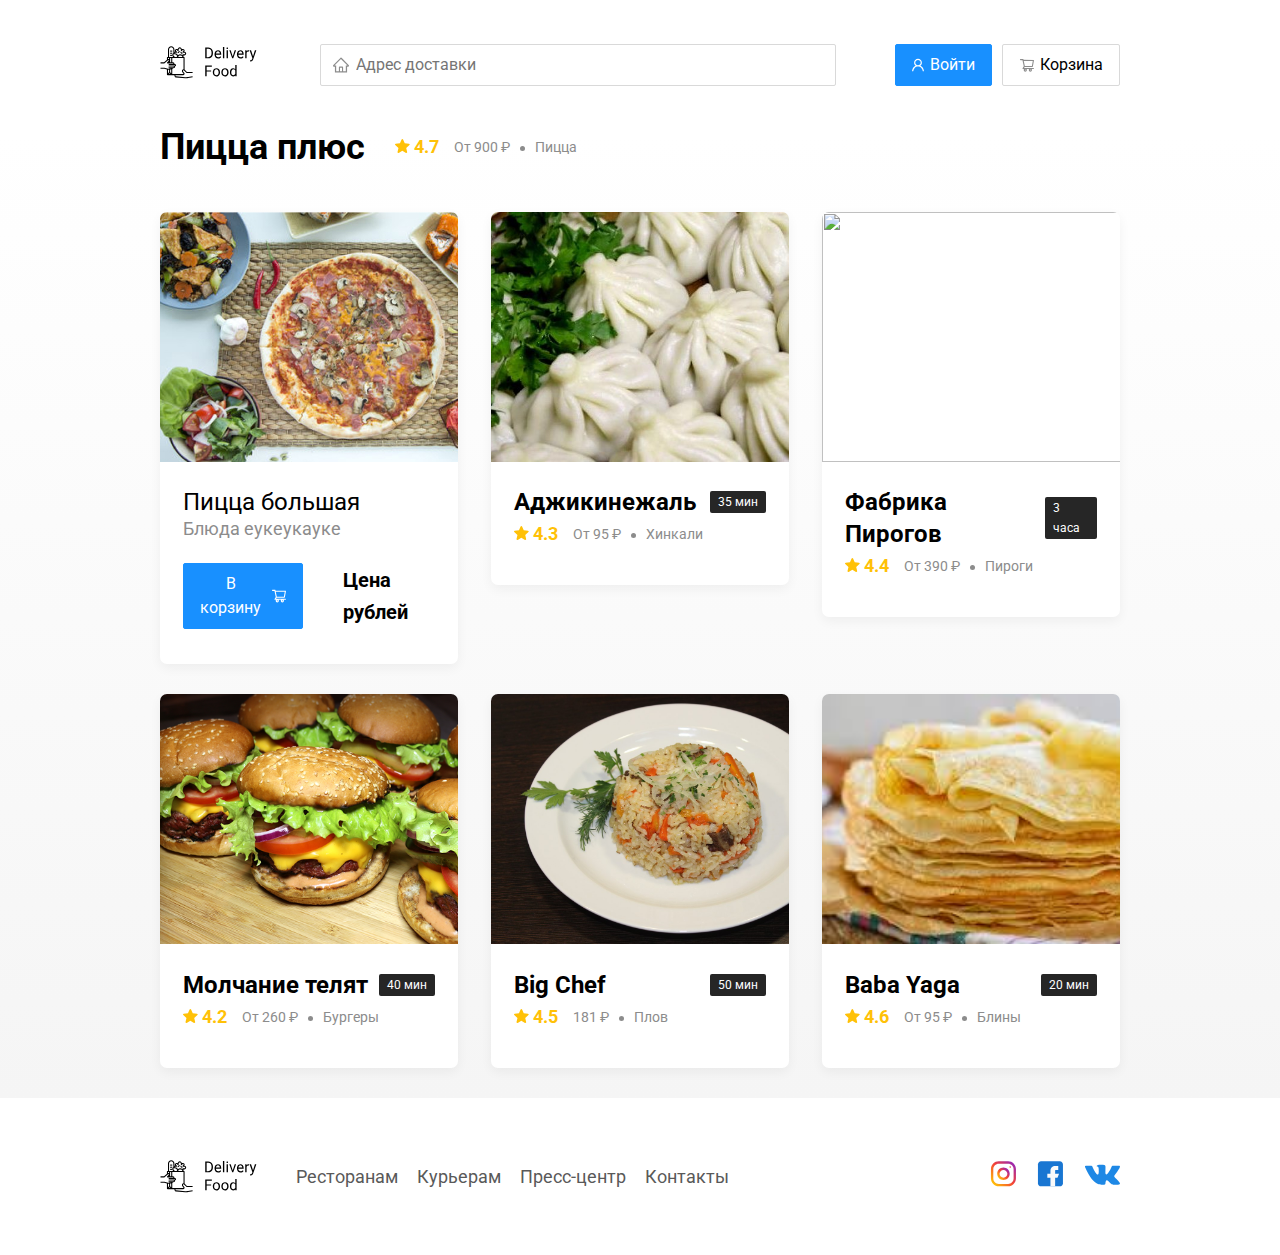
==== restaurant.html @ 808a197e "Add files via upload" ====
<!DOCTYPE html>
<html lang="en">
<head>
    <meta charset="UTF-8">
    <meta name="viewport" content="width=device-width, initial-scale=1.0">
    <title>Delivery Food - доставка еды на дом</title>
    <link href=
     "https://fonts.googleapis.com/css?family=Roboto:400,700&display=swap&subset=cyrillic" 
      rel="stylesheet">
    <link rel="stylesheet" href="css/normalize.css">
    <link rel="stylesheet" href="css/style.css">
    <link rel="stylesheet" href="css/animate.css">
</head>
<body>
<div class="container">
    <header class='header'>
        <a href="index.html" class="logo">
            <img src="img\logo.svg" alt="Logo">
        </a>        
        <input type="text" class="input input-address" placeholder="Адрес доставки">
        <div class="buttons">
         <button class="button button-primary">
            <img src="img\user.svg" alt="" class="button-icon"> 
            <span class="button-text">Войти</span> 
        </button>
         <button class="button" id="cart-button">
            <img src="img\shopping-cart.svg" alt="" class="button-icon"> 
            <span class="button-text">Корзина</span> 
         </button>
       </div>
    </header>
</div> 
<main class="main">
    <div class="container">        
        <section class="restaurants">
            <div class="section-heading">
                <h2 class="section-title">Пицца плюс</h2>
                <div class="card-info">
                    <div class="rating"><img src="img\star.svg" alt="rating" class="rating-star">
                        4.7
                    </div>
                    <div class="price">От 900 ₽</div>
                    <div class="category">Пицца</div>
                </div> 
            </div>
            <div class="cards">
                <div class="card wow fadeInUp" data-wow-delay='0.2s'>
                    <img src="img\image.jpg" alt="" class="card-image">
                    <div class="card-text"> 
                        <div class="card-heading">
                            <h3 class="card-title card-title-reg">Пицца большая</h3>                            
                        </div>
                        <div class="card-info">
                            <div class="ingredients">Блюда еукеукауке</div>
                        </div>
                        <div class="card-buttons">
                            <button class="button button-primary">
                                <span class="button-card-text">В корзину</span>
                                <img src="img\cart.svg" 
                                alt="shopping-cart" 
                                class="button-card-image">
                            </button>
                            <strong class="card-price-bold">Цена рублей</strong>
                        </div>
                    </div>
                </div>
        
                <div class="card wow fadeInUp" data-wow-delay='0.4s'>
                    <img src="img\hinkali.jpg" alt="" class="card-image">
                    <div class="card-text"> 
                        <div class="card-heading">
                            <h3 class="card-title">Аджикинежаль</h3>
                            <span class="card-tag tag">35 мин</span>
                        </div>
                        <div class="card-info">
                            <div class="rating"><img src="img\star.svg" alt="rating" class="rating-star" >
                                4.3
                            </div>
                            <div class="price">От 95 ₽</div>
                            <div class="category">Хинкали</div>
                        </div>
                    </div>
                </div>
        
                <div class="card wow fadeInUp" data-wow-delay='0.6s'>
                    <img src="img\pirog.jpg" alt="" class="card-image">
                    <div class="card-text"> 
                        <div class="card-heading">
                            <h3 class="card-title">Фабрика Пирогов</h3>
                            <span class="card-tag tag">3 часа</span>
                        </div>
                        <div class="card-info">
                            <div class="rating"><img src="img\star.svg">
                                4.4
                            </div>
                            <div class="price">От 390 ₽</div>
                            <div class="category">Пироги</div>
                        </div>
                    </div>
                </div>
        
                <div class="card wow fadeInUp" data-wow-delay='0.2s'>
                    <img src="img\burger.jpg" alt="" class="card-image">
                    <div class="card-text"> 
                        <div class="card-heading">
                            <h3 class="card-title">Молчание телят</h3>
                            <span class="card-tag tag">40 мин</span>
                        </div>
                        <div class="card-info">
                            <div class="rating"><img src="img\star.svg">
                                4.2
                            </div>
                            <div class="price">От 260 ₽</div>
                            <div class="category">Бургеры</div>
                        </div>
                    </div>
                </div>
                
                <div class="card wow fadeInUp" data-wow-delay='0.4s'>
                    <img src="img\plov.jpg" alt="" class="card-image">
                    <div class="card-text"> 
                        <div class="card-heading">
                            <h3 class="card-title">Big Chef</h3>
                            <span class="card-tag tag">50 мин</span>
                        </div>
                        <div class="card-info">
                            <div class="rating"><img src="img\star.svg">
                                4.5
                            </div>
                            <div class="price">181 ₽</div>
                            <div class="category">Плов</div>
                        </div>
                    </div>
                </div>
        
                <div class="card wow fadeInUp" data-wow-delay='0.6s'>
                    <img src="img\blin.jpg" alt="" class="card-image">
                    <div class="card-text"> 
                        <div class="card-heading">
                            <h3 class="card-title">Baba Yaga</h3>
                            <span class="card-tag tag">20 мин</span>
                        </div>
                        <div class="card-info">
                            <div class="rating"><img src="img\star.svg">
                                4.6
                            </div>
                            <div class="price">От 95 ₽</div>
                            <div class="category">Блины</div>
                        </div>
                    </div>
                </div>
            </div>
        </section>
    </div>
</main> 

<footer class="footer">
    <div class="container">
        <div class="footer-block">
            <img src="img\logo.svg" alt="" class="logo footer-logo">
            <nav class="footer-nav">
                <a href="#" class="footer-link">Ресторанам </a>
                <a href="#" class="footer-link">Курьерам</a>
                <a href="#" class="footer-link">Пресс-центр</a>
                <a href="#" class="footer-link">Контакты</a>
            </nav>
            <div class="social-links"></div>
            <a href="#" class="social-link"><img src="img\instagram.svg" alt=""></a>
            <a href="#" class="social-link"><img src="img\fb.svg" alt=""></a>
            <a href="#" class="social-link"><img src="img\vk.svg" alt=""></a>
        </div>
    </div>
</footer>

<div class="modal">
    <div class="modal-dialog">
        <div class="modal-header">
            <h3 class="modal-title">Корзина</h3>
            <button class="close">&times;</button>
        </div>
        <div class="modal-body">
            <div class="food-row">
                <span class="food-name">Ролл угорь стандарт</span>
                <strong class="food-price">250 ₽</strong>
                <div class="food-counter">
                    <button class="counter-button">-</button>
                    <span class="counter">1</span>
                    <button class="counter-button">+</button>
                </div>
                
            </div>
            <div class="food-row">
                <span class="food-name">Ролл угорь стандарт</span>
                <strong class="food-price">250 ₽</strong>
                <div class="food-counter">
                    <button class="counter-button">-</button>
                    <span class="counter">1</span>
                    <button class="counter-button">+</button>
                </div>
                
            </div>
            <div class="food-row">
                <span class="food-name">Ролл угорь стандарт</span>
                <strong class="food-price">250 ₽</strong>
                <div class="food-counter">
                    <button class="counter-button">-</button>
                    <span class="counter">1</span>
                    <button class="counter-button">+</button>
                </div>
                
            </div>
        </div>
        <div class="modal-footer">
            <span class="modal-pricetag">1250 ₽</span>
            <div class="footer buttons">
                <button class="button button-primary">Оформить заказ</button>
                <button class="button">Отмена</button>
            </div>
        </div>
    </div>
</div>
<script src="js\wow.min.js"></script>
<script src="js\main.js"></script>



</body>
</html>
---- css/style.css ----
* {
    box-sizing: border-box;
}
body {
    font-family: 'Roboto', sans-serif;
    padding-top: 44px;
}
.container {   
    max-width: 1200px;
    margin: auto;
}
.header {
    display: flex;
    align-items: center;
    justify-content: space-between;   
    margin-bottom: 40px; 
}
.input {
    background: #FFFFFF;
    border: 1px solid #D9D9D9;   
    border-radius: 2px;
    font-size: 16px;
    line-height: 24px;
    padding: 8px;
    padding-left: 35px;
    background-repeat: no-repeat;
    background-position: left 11px center;
}
.input-address {    
    flex: 0.8;    
    background-image: url(../img/home.svg);    
}
.input-search {
    width: 300px;
    background-image: url(../img/search.svg); 
    margin-left: auto;
}
.buttons {
    display: flex;
    align-items: center;
}
.button {
    padding: 8px 16px;
    background: #FFFFFF;
    border: 1px solid #D9D9D9;
    box-sizing: border-box;
    box-shadow: 0px 0px 2px rgba(0, 0, 0, 0.0015);
    border-radius: 2px;
    font-size: 16px;
    line-height: 24px;
    display: flex;
    align-items: center;
}
.button-primary {
    background: #1890ff;
    border: 1px solid #1890ff;
    color: white;
    margin-right: 10px;
}
.button-card-text {
    margin-right: 10px;
}
.button-icon {
    margin-right: 6px;
}
.promo {
    box-shadow: 0px 7px 12px rgba(158, 158, 163, 0.1);
    background: #FFF1B8 url(../img/pizza.png) no-repeat top 50px right  /550px;
    border-radius: 10px;
    padding: 68px 70px;
    margin-bottom: 56px;
}
.promo-title {
    font-style: normal;
    font-weight: bold;
    font-size: 39px;
    line-height: 46px;
    color: #302C34;
    
}
.promo-text {
    font-style: normal;
    font-weight: normal;
    font-size: 24px;
    line-height: 28px;
    color: #302C34;
    max-width: 538px;
}
.section-heading {
    display: flex;
    align-items: center;
    /*justify-content: space-between;*/
    margin-bottom: 44px;
}
.section-title {
font-style: normal;
font-weight: bold;
font-size: 36px;
line-height: 42px;
margin: 0;
color: #000000;
margin-right: 30px;
}
.cards {
    display: flex;
    align-items: flex-start;
    justify-content: space-between;
    flex-wrap: wrap;
}
.card {
    background: #FFFFFF;
    box-shadow: 0px 4px 12px rgba(0, 0, 0, 0.05);    
    border-radius: 7px;
    overflow: hidden;
    margin-bottom: 30px;
    flex-basis: 31%;
    text-decoration: none;
}
.card-image {
    width: 384px;
    height: 250px;
    object-fit: cover;
}
.card-text {
    padding-top: 20px;
    padding-bottom: 35px;
    padding-left: 23px;
    padding-right: 23px;
}
.card-heading {
    display: flex; 
    align-items: center;
    justify-content: space-between;
}
.card-title {
    margin: 0;
    font-style: normal;
    font-weight: bold;
    font-size: 24px;
    line-height: 32px;
}
.card-title-reg {
    font-weight: 400;
}
.card-tag {
    font-style: normal;
    font-weight: normal;
    font-size: 12px;
    line-height: 20px;
    color:#FFFFFF;
    background: #262626;
    border-radius: 2px;
    padding: 1px 8px;
}
.card-info {
    display: flex;
    align-items: center;
    flex-wrap: wrap;
}
.card-buttons {
    display: flex;
    align-items: center;    
    margin-top: 24px;
}
.card-price-bold {
    font-style: normal;
    font-weight: bold;
    font-size: 20px;
    line-height: 32px;
    color: #000000;
    margin-left: 30px;
}
.rating {
    margin-right: 26px;
    font-style: normal;
    font-weight: bold;
    font-size: 18px;
    line-height: 32px;
    color: #FFC107;
}
.price, 
.category {
    font-style: normal;
    font-weight: normal;
    font-size: 18px;
    line-height: 32px;
    color: #8C8C8C;
}
.ingredients {
    font-size: 18px;
    line-height: 21px;
    color: #8C8C8C;
}
.category {
    text-overflow: ellipsis;
    overflow: hidden;
    white-space: nowrap;
    max-width: 150px;
}
.price {
    margin-right: 10px;
}
.price:after {
    content: "";
    width: 5px;
    height: 5px;
    background-color: #8c8c8c;
    display:  inline-block;
    vertical-align: middle;
    border-radius: 50%;
    margin-left: 10px;
}
.main {
    background: linear-gradient(180deg, rgba(245, 245, 245, 0) 1.04%, #F5F5F5 100%);
}
.footer {
    padding: 60px 0;
}
.footer-block {
    display: flex; 
    align-items: center;
    justify-content: space-between;
}
.footer-nav {
    margin-left: 35px;
    margin-right: auto;
}
.footer-link {
    display: inline-block;
    font-style: normal;
    font-weight: normal;
    font-size: 18px;
    line-height: 21px;
    color: #595959;
    text-decoration: none;
}
.footer-link:not(:last-child) {
    margin-right: 15px;
}
.social-links {
    display: flex; 
    align-items: center;
}
.social-link:not(:last-child) {
margin-right: 21px;
}
.modal {
    position: fixed;  
    left: 0;
    top: 0;
    width: 100%;
    height: 100%;
    background: rgba(0, 0, 0, 0.4);
    display: none;
}
.is-open {
    display: flex;
}
.modal-dialog {
    max-width: 780px;
    width: 95%;
    background: #FFFFFF;
    border-radius: 5px;
    margin: auto;
    padding: 40px 45px;
}
.modal-header {
    display: flex;
    align-items: center;
    justify-content: space-between;
    margin-bottom: 45px;
} 
.modal-title {
    margin: 0;
    font-weight: bold;
    font-size: 36px;
    line-height: 42px;
}
.close {
    font-size: 36px;
    border: none;
    background-color: transparent;
}
.modal-body {
    margin-bottom: 52px;
}
.food-row {
    display: flex;
    align-items: flex-start;
    justify-content: space-between;
    padding-bottom: 8px;
    border-bottom: 1px solid #D9D9D9;
    margin-bottom: 10px;    
}
.food-name {
    font-style: normal;
    font-weight: normal;
    font-size: 18px;
    line-height: 32px;
}
.food-price {
    margin-left: auto;
    margin-right: 47px;
}
.food-counter {
    display: flex;
    align-items: center;
}
.counter-button {
    display: flex;
    align-items: center;
    justify-content: center;
    width: 39px;
    height: 32px;
    background: #FFFFFF;
    border: 1px solid #40A9FF;
    box-sizing: border-box;
    border-radius: 2px;
    font-weight: normal;
    font-size: 14px;
    line-height: 22px;
    display: flex;
    color: #40A9FF;
}
.counter {
    font-size: 16px;
    line-height: 24px;
    margin-left: 10px;
    margin-right: 10px;
}
.modal-footer {
    display: flex;
    align-items: center;
    justify-content: space-between;
}
.footer-buttons {
    display: flex;
    align-items: center;
}
.modal-pricetag {
    background: #262626;
    border-radius: 5px;
    color: white;
    padding: 15px 20px;
    font-size: 20px;
    line-height: 23px;
}
@media (max-width: 1366px) {
    .container {
        max-width: 960px;
    }
    .promo {
        background-position: center right 20px;
        background-size: 250px;
    }
    .rating {
        margin-right: 15px;
    }
    .category,
    .price {
        font-size: 14px;
    }
}
@media (max-width: 992px) {
    .container {
        max-width: 750px;
    }
    .promo {
        padding:50px;
        background-position: center right 20px;
        background-size: 200px;
    }
    .promo-text {
        font-size: 18px;
        max-width: 400px;

    }
    .card {
        flex-basis: 49%;
    }
    .footer-link {
        font-size: 16px;        
    }
}
@media (max-width: 768px) {
    .container {
        max-width: 560px;
    }
    .card .rating {
        flex-basis:100%;
    }
    .card-info {
        flex-wrap: wrap;
    }
    .card-title {
        font-size:18px;
    }
    .promo-title {
        font-size: 24px;
        line-height: 1.4;
    }
    .promo {
        padding:50px;
        background-position: center right 20px;
        background-size: 200px;
    }
    .promo-text {
        margin-top: 0;
    }    
}
@media (max-width: 578px) {
    .container {
        max-width: 90%;
    }
    .header {
        flex-wrap: wrap;
    }
    .input-adress {
        margin-top: 15px;
        order: 5;
        flex: 1;
    }
    .promo {
        background-image: none;        
    }
    .promo-title {
        margin-bottom: 10px;
    }
    .section-title {
        font-size: 20px;
    }
    .card {
        flex-basis: 100%;
    } 
    .card-image {
        width: 100%;
    } 
    .footer {
        padding: 30px 0;
    }
    .footer-block{
        align-items: flex-start;
    }
    .footer-nav {
        margin-left: 5px;
        order: 0;
    }
    .footer-logo {
        margin-left: 15px;
        order: 1;
    }
    .social-links {
        order: 2;
    }
}
@media (max-width: 480px) {   
    .buttom-text {
        display: none;
    } 
    .button-icon {
        margin: 0;
    }
    .button {
        min-height: 40px;
    }
    .promo{
        padding: 20px;
    }
    .section-heading {
        flex-wrap: wrap;
    }
    .footer-block {
        flex-wrap: wrap;
        flex-direction: column;
        align-items: center;
    }
    .footer-logo {
        order: 0;
        margin-right: 20px;
    }
    .footer-nav {
        margin-right: 20px;
        text-align: center;
    }
    .footer-link:not(:last-child){
        margin-right: 0;
    }
}
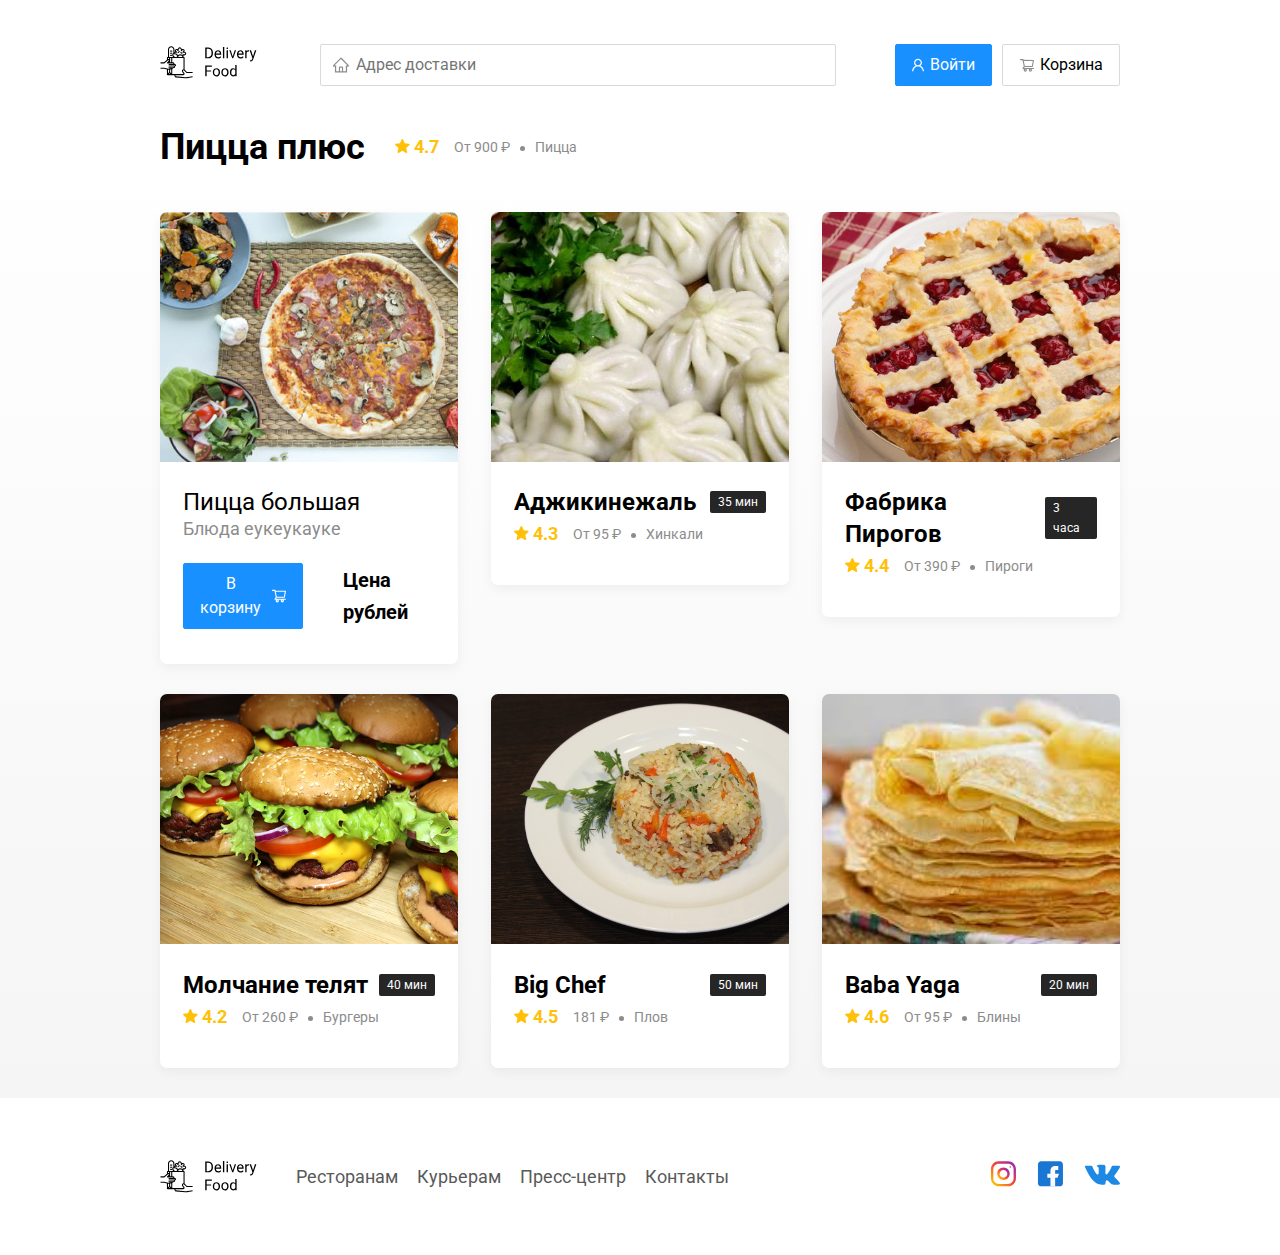
==== commit b68388dd: "change filename" ====
--- a/restaurant.html
+++ b/restaurant.html
@@ -83,7 +83,7 @@
                 </div>
         
                 <div class="card wow fadeInUp" data-wow-delay='0.6s'>
-                    <img src="img\pirog.jpg" alt="" class="card-image">
+                    <img src="img\Pirog.jpg" alt="" class="card-image">
                     <div class="card-text"> 
                         <div class="card-heading">
                             <h3 class="card-title">Фабрика Пирогов</h3>
